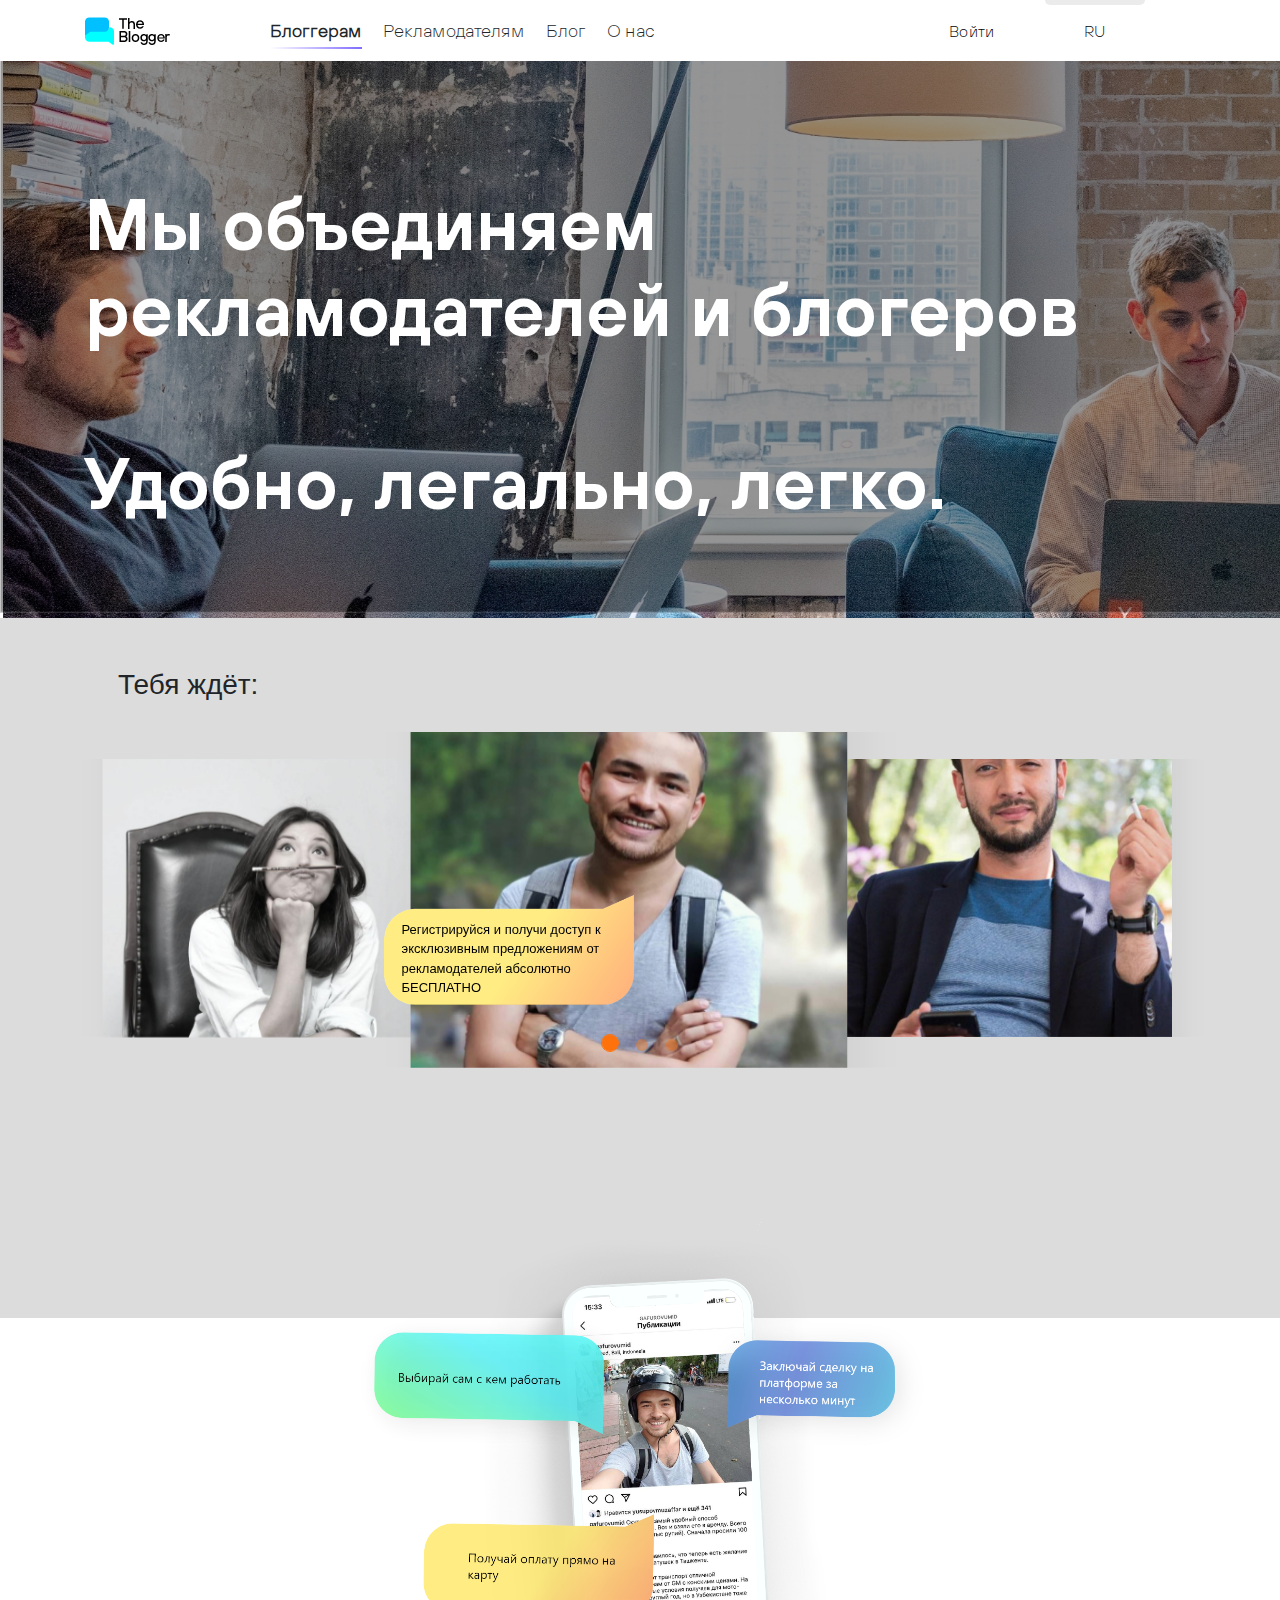
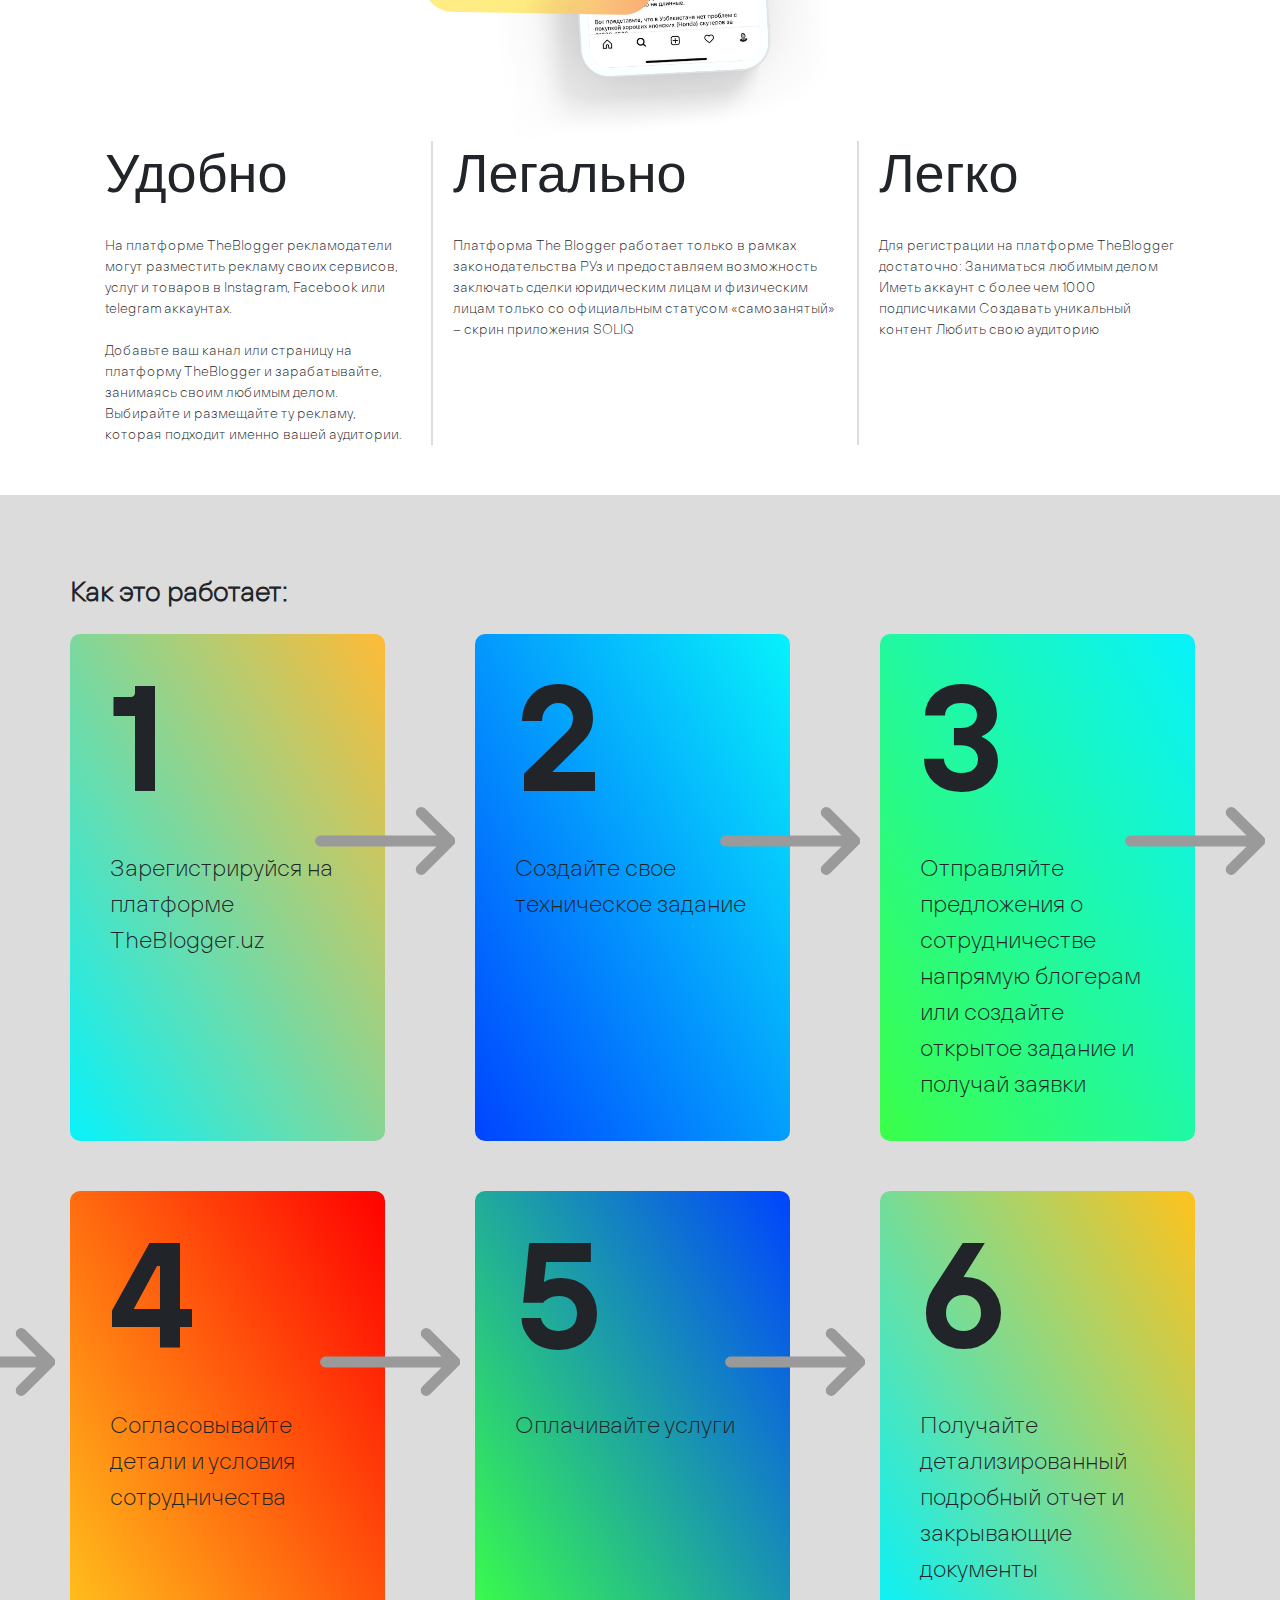
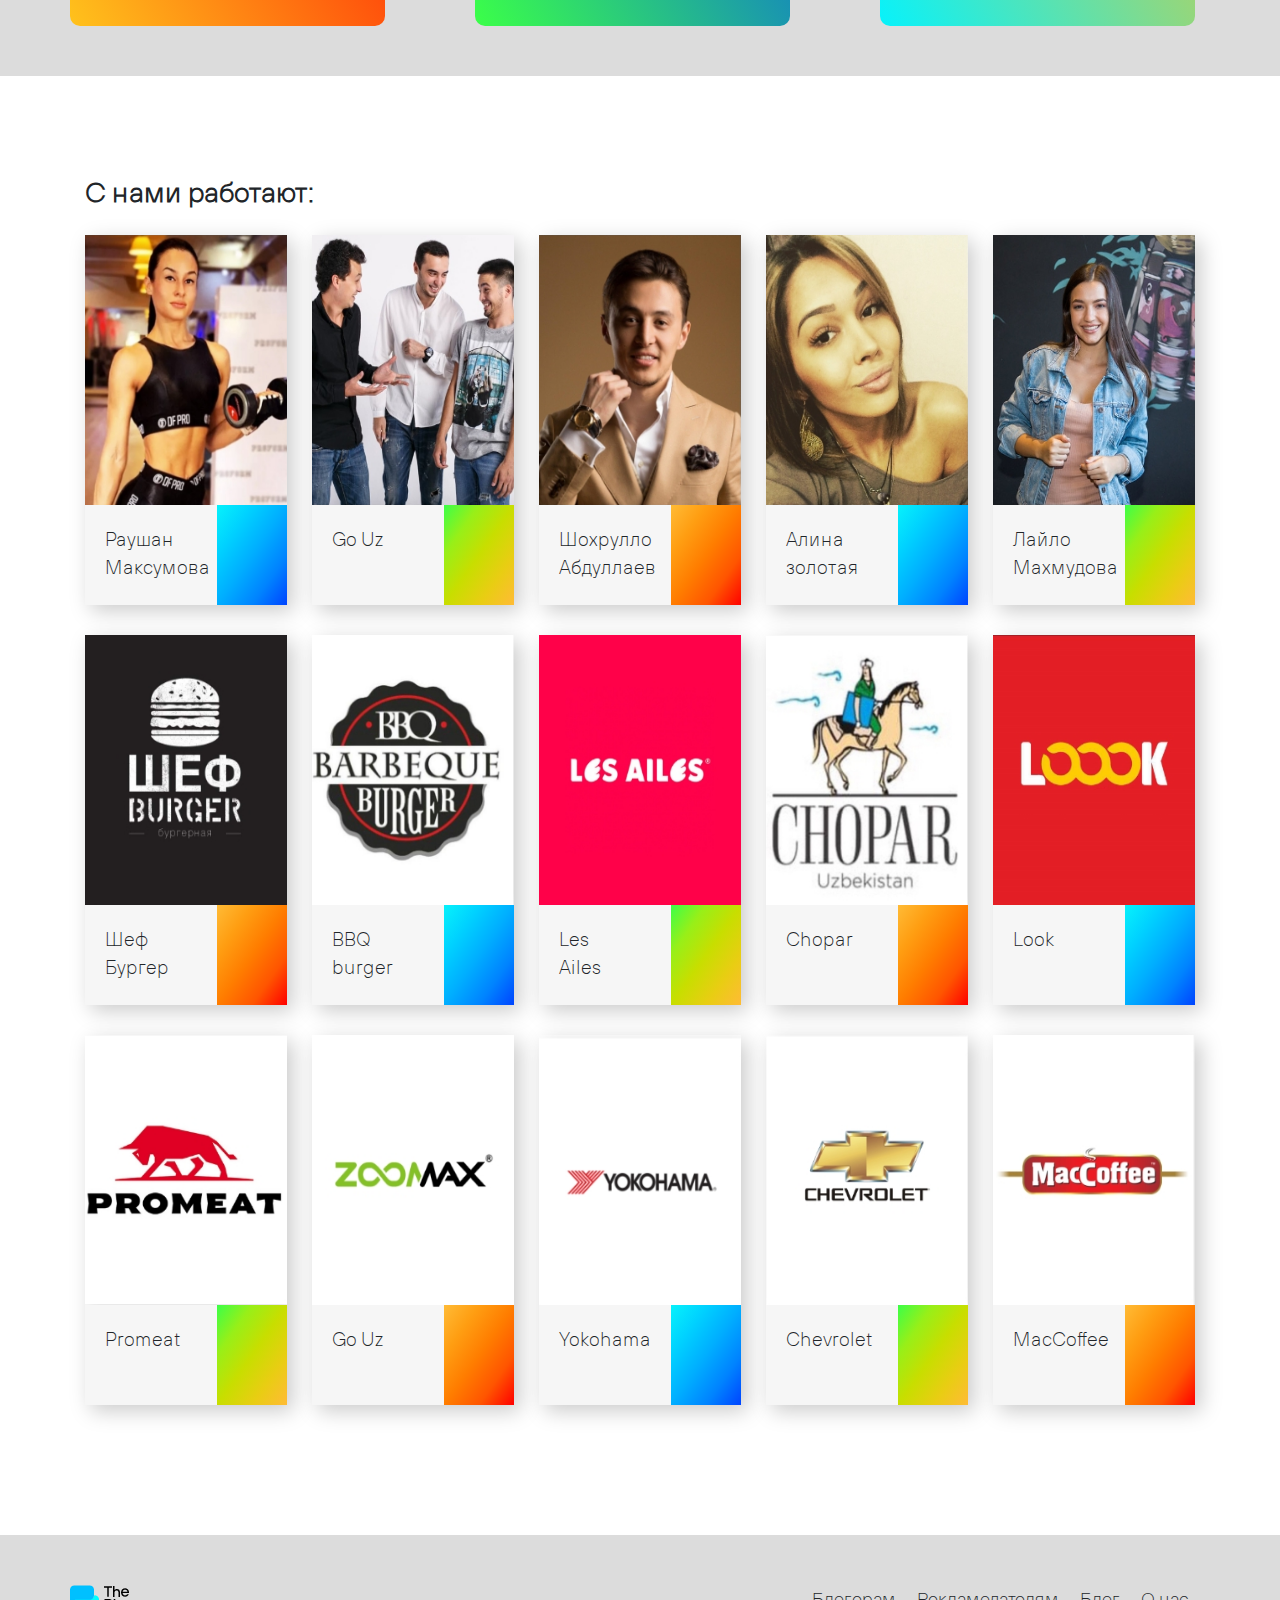
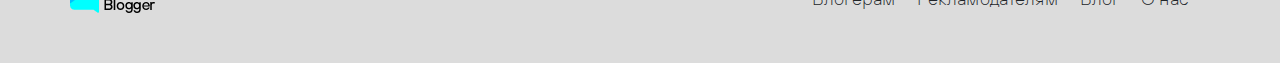
==== index.html @ 215bf275 "github-page init" ====
<!doctype html>
<html lang="en">
<head>
    <meta charset="UTF-8">
    <meta name="viewport"
          content="width=device-width, user-scalable=no, initial-scale=1.0, maximum-scale=1.0, minimum-scale=1.0">
    <meta http-equiv="X-UA-Compatible" content="ie=edge">

    <link rel="stylesheet" href="./styles/bootstrap.min.css">
    <link rel="stylesheet" href="styles/swiper.css">
    <link rel="stylesheet" href="./styles/main.css">

    <title>Document</title>
</head>
<body>
<header class="header">
    <article class="header__heading container">
        <div class="row">
            <div class="col-lg-2 logo-block">
                <a href="./index.html"><img src="./assets/img/logo.png" alt="logo"></a>
                <div class="spacer"></div>
                <button class="button burger" id="burger">
                    <svg xmlns="http://www.w3.org/2000/svg" xmlns:xlink="http://www.w3.org/1999/xlink" version="1.1"  x="0px" y="0px" viewBox="0 0 384.97 384.97" style="enable-background:new 0 0 384.97 384.97;" xml:space="preserve">
                        <g>
	                        <g >
		                        <path d="M12.03,120.303h360.909c6.641,0,12.03-5.39,12.03-12.03c0-6.641-5.39-12.03-12.03-12.03H12.03    c-6.641,0-12.03,5.39-12.03,12.03C0,114.913,5.39,120.303,12.03,120.303z"/>
                                <path d="M372.939,180.455H12.03c-6.641,0-12.03,5.39-12.03,12.03s5.39,12.03,12.03,12.03h360.909c6.641,0,12.03-5.39,12.03-12.03    S379.58,180.455,372.939,180.455z"/>
                            </g>
                        </g>
                    </svg>
                </button>
            </div>
            <div class="col-lg-7">
                <nav class="menu">
                    <ul>
                        <li class="d-flex d-lg-none">
                            <a href="./index.html"><img src="./assets/img/logo.png" alt="logo"></a>
                            <div class="spacer"></div>
                            <svg class="menu-close" xmlns="http://www.w3.org/2000/svg" xmlns:xlink="http://www.w3.org/1999/xlink"
                                 version="1.1" id="Layer_1" x="0px" y="0px" viewBox="0 0 492 492"
                                 style="enable-background:new 0 0 492 492;" xml:space="preserve">
                                <g>
                                    <g>
                                        <path d="M300.188,246L484.14,62.04c5.06-5.064,7.852-11.82,7.86-19.024c0-7.208-2.792-13.972-7.86-19.028L468.02,7.872    c-5.068-5.076-11.824-7.856-19.036-7.856c-7.2,0-13.956,2.78-19.024,7.856L246.008,191.82L62.048,7.872    c-5.06-5.076-11.82-7.856-19.028-7.856c-7.2,0-13.96,2.78-19.02,7.856L7.872,23.988c-10.496,10.496-10.496,27.568,0,38.052    L191.828,246L7.872,429.952c-5.064,5.072-7.852,11.828-7.852,19.032c0,7.204,2.788,13.96,7.852,19.028l16.124,16.116    c5.06,5.072,11.824,7.856,19.02,7.856c7.208,0,13.968-2.784,19.028-7.856l183.96-183.952l183.952,183.952    c5.068,5.072,11.824,7.856,19.024,7.856h0.008c7.204,0,13.96-2.784,19.028-7.856l16.12-16.116    c5.06-5.064,7.852-11.824,7.852-19.028c0-7.204-2.792-13.96-7.852-19.028L300.188,246z"/>
                                    </g>
                                </g>
                            </svg>
                        </li>
                        <li class="d-block d-lg-none">
                            <a href="#" class="button">Войти</a>
                        </li>
                        <li class="active">
                            <a href="#">Блоггерам</a>
                        </li>
                        <li>
                            <a href="./advertiser.html">Рекламодателям</a>
                        </li>
                        <li>
                            <a href="#">Блог</a>
                        </li>
                        <li>
                            <a href="#">О нас</a>
                        </li>
                        <li class="d-flex d-lg-none menu__langs">
                            <a class="active" href="#">RU</a>
                            <a href="#">UZ</a>
                            <a href="#">EN</a>
                        </li>
                    </ul>
                </nav>
            </div>
            <div class="col-lg-3 d-none d-lg-flex buttons">
                <div class="spacer"></div>
                <button id="sign" class="button button--full-height">Войти</button>
                <div class="lang-block button button--full-height">
                    <button id="lang-button" class="button button--full-height">RU</button>
                    <ul id="lang-menu" class="lang-menu">
                        <li><a href="#">RU</a></li>
                        <li><a href="#">UZ</a></li>
                        <li><a href="#">EN</a></li>
                    </ul>
                </div>
            </div>
        </div>
    </article>
</header>
<section class="home-screen">
    <div class="container">
        <div class="home__main row no-gutters">
            <div class="col-lg-12">
                <h1>
                    Мы объединяем
                    рекламодателей и блогеров
                    <br><br>
                    Удобно, легально, легко.
                </h1>
            </div>
        </div>
    </div>
</section>
<section class="slider-screen container">
    <h3 class="ml-lg-5 d-none d-md-block">Тебя ждёт:</h3>
    <section class="swiper-container loading">
        <div class="swiper-wrapper">
            <div class="swiper-slide" style="background-image:url(./assets/img/slider-item_1.png)">
                <img src="https://drive.google.com/uc?export=view&id=0B_koKn2rKOkLbVhsNzdIYmlfN1E" class="entity-img" />
                <div class="content">
                    <img class="dialog" src="./assets/img/dialog.png">
                    <p class="title" data-swiper-parallax="-30%" data-swiper-parallax-scale=".7">Регистрируйся и получи доступ к эксклюзивным предложениям от рекламодателей абсолютно БЕСПЛАТНО
                    </p>
                </div>
            </div>
            <div class="swiper-slide" style="background-image:url(./assets/img/slider-item_2.png)">
                <img src="https://drive.google.com/uc?export=view&id=0B_koKn2rKOkLWTdaX3J5b1VueDg" class="entity-img" />
                <div class="content">
                    <img class="dialog" src="./assets/img/dialog.png">
                    <p class="title" data-swiper-parallax="-30%" data-swiper-parallax-scale=".7">Канал постоянного и легального заработка
                        Без посредников и комиссий.
                    </p>
                </div>
            </div>
            <div class="swiper-slide" style="background-image:url(./assets/img/slider-item_3.png)">
                <img src="https://drive.google.com/uc?export=view&id=0B_koKn2rKOkLRml1b3B6eXVqQ2s" class="entity-img" />
                <div class="content">
                    <img class="dialog" src="./assets/img/dialog.png">
                    <p class="title" data-swiper-parallax="-30%" data-swiper-parallax-scale=".7">Гарантия оплаты и защиты ваших интересов </p>
                </div>
            </div>
        </div>

        <!-- If we need pagination -->
        <div class="swiper-pagination"></div>
        <!-- If we need navigation buttons -->
        <div class="swiper-button-prev swiper-button-white"></div>
        <div class="swiper-button-next swiper-button-white"></div>
    </section>

</section>
<section class="iphone-screen">
    <div class="container">
        <div class="row no-gutters">
            <div class="col-lg-12">
                <img src="./assets/img/iphone.png" alt="iphone">
            </div>
            <div class="text-block col-lg-12">
                <ul>
                    <li>
                        <h4>
                            Удобно
                        </h4>
                        <p>
                            На платформе TheBlogger рекламодатели могут разместить рекламу своих сервисов, услуг и товаров в Instagram, Facebook или telegram аккаунтах.
                            <br><br>
                            Добавьте ваш канал или страницу на платформу TheBlogger и зарабатывайте, занимаясь своим любимым делом. Выбирайте и размещайте ту рекламу, которая подходит именно вашей аудитории.
                        </p>
                    </li>
                    <li>
                        <h4>
                            Легально
                        </h4>
                        <p>
                            Платформа The Blogger работает только в рамках законодательства РУз и предоставляем возможность заключать сделки юридическим лицам и физическим лицам только со официальным статусом «самозанятый» – скрин приложения SOLIQ
                        </p>
                    </li>
                    <li>
                        <h4>
                            Легко
                        </h4>
                        <p>
                            Для регистрации на платформе  TheBlogger достаточно:
                            Заниматься любимым делом
                            Иметь аккаунт с более чем 1000 подписчиками
                            Создавать уникальный контент
                            Любить свою аудиторию</p>
                    </li>
                </ul>
            </div>
        </div>
    </div>
</section>

<section class="how-to-this-work container">
    <div class="row">
        <div class="text-block col-lg-12 col-md-12 col-12">
            <h6>Как это работает:</h6>
            <ul class="steps">
                <li>
                    <p class="steps__heading">1</p>
                    <p class="steps__content">
                        Зарегистрируйся
                        на платформе TheBlogger.uz
                    </p>
                    <svg xmlns="http://www.w3.org/2000/svg" width="140.329" height="67.972" viewBox="0 0 140.329 67.972">
                        <g transform="translate(0 0)">
                            <path id="Контур_33" d="M138.721,30.106l0-.005L110.074,1.6a5.482,5.482,0,0,0-7.734,7.771L121.57,28.5H5.482a5.482,5.482,0,0,0,0,10.963H121.57L102.34,58.6a5.482,5.482,0,0,0,7.734,7.771l28.642-28.5,0-.005A5.486,5.486,0,0,0,138.721,30.106Z" fill="#9a9a9a"/>
                        </g>
                    </svg>
                </li>
                <li>
                    <p class="steps__heading">2</p>
                    <p class="steps__content">
                        Создайте свое техническое задание
                    </p>
                    <svg xmlns="http://www.w3.org/2000/svg" width="140.329" height="67.972" viewBox="0 0 140.329 67.972">
                        <g transform="translate(0 0)">
                            <path id="Контур_33" d="M138.721,30.106l0-.005L110.074,1.6a5.482,5.482,0,0,0-7.734,7.771L121.57,28.5H5.482a5.482,5.482,0,0,0,0,10.963H121.57L102.34,58.6a5.482,5.482,0,0,0,7.734,7.771l28.642-28.5,0-.005A5.486,5.486,0,0,0,138.721,30.106Z" fill="#9a9a9a"/>
                        </g>
                    </svg>
                </li>
                <li>
                    <p class="steps__heading">3</p>
                    <p class="steps__content">
                        Отправляйте предложения о сотрудничестве напрямую блогерам или
                        создайте открытое задание и получай заявки
                    </p>
                    <svg xmlns="http://www.w3.org/2000/svg" width="140.329" height="67.972" viewBox="0 0 140.329 67.972">
                        <g transform="translate(0 0)">
                            <path id="Контур_33" d="M138.721,30.106l0-.005L110.074,1.6a5.482,5.482,0,0,0-7.734,7.771L121.57,28.5H5.482a5.482,5.482,0,0,0,0,10.963H121.57L102.34,58.6a5.482,5.482,0,0,0,7.734,7.771l28.642-28.5,0-.005A5.486,5.486,0,0,0,138.721,30.106Z" fill="#9a9a9a"/>
                        </g>
                    </svg>
                </li>
                <li>
                    <p class="steps__heading">4</p>
                    <p class="steps__content">
                        Согласовывайте детали и условия сотрудничества

                    </p>
                    <svg xmlns="http://www.w3.org/2000/svg" width="140.329" height="67.972" viewBox="0 0 140.329 67.972">
                        <g transform="translate(0 0)">
                            <path id="Контур_33" d="M138.721,30.106l0-.005L110.074,1.6a5.482,5.482,0,0,0-7.734,7.771L121.57,28.5H5.482a5.482,5.482,0,0,0,0,10.963H121.57L102.34,58.6a5.482,5.482,0,0,0,7.734,7.771l28.642-28.5,0-.005A5.486,5.486,0,0,0,138.721,30.106Z" fill="#9a9a9a"/>
                        </g>
                    </svg>
                </li>
                <li>
                    <p class="steps__heading">5</p>
                    <p class="steps__content">
                        Оплачивайте услуги
                    </p>
                    <svg xmlns="http://www.w3.org/2000/svg" width="140.329" height="67.972" viewBox="0 0 140.329 67.972">
                        <g transform="translate(0 0)">
                            <path id="Контур_33" d="M138.721,30.106l0-.005L110.074,1.6a5.482,5.482,0,0,0-7.734,7.771L121.57,28.5H5.482a5.482,5.482,0,0,0,0,10.963H121.57L102.34,58.6a5.482,5.482,0,0,0,7.734,7.771l28.642-28.5,0-.005A5.486,5.486,0,0,0,138.721,30.106Z" fill="#9a9a9a"/>
                        </g>
                    </svg>
                </li>
                <li>
                    <p class="steps__heading">6</p>
                    <p class="steps__content">
                        Получайте детализированный подробный отчет и закрывающие документы
                    </p>
                    <svg xmlns="http://www.w3.org/2000/svg" width="140.329" height="67.972" viewBox="0 0 140.329 67.972">
                        <g transform="translate(0 0)">
                            <path id="Контур_33" d="M138.721,30.106l0-.005L110.074,1.6a5.482,5.482,0,0,0-7.734,7.771L121.57,28.5H5.482a5.482,5.482,0,0,0,0,10.963H121.57L102.34,58.6a5.482,5.482,0,0,0,7.734,7.771l28.642-28.5,0-.005A5.486,5.486,0,0,0,138.721,30.106Z" fill="#9a9a9a"/>
                        </g>
                    </svg>
                </li>
            </ul>
        </div>
    </div>
</section>
<section class="work-with">
    <div class="container">
        <div class="row">
            <div class="text-block col-lg-12 col-md-12 col-12">
                <h6>С нами работают:</h6>
                <ul class="partners-list">
                    <li>
                        <img src="./assets/img/work-with-1.png">
                        <p class="text-content">
                            Раушан <br> Максумова
                            <span class="color"></span>
                        </p>
                    </li>
                    <li>
                        <img src="./assets/img/work-with-2.png">
                        <p class="text-content">
                            Go Uz
                            <span class="color"></span>
                        </p>
                    </li>
                    <li>
                        <img src="./assets/img/work-with-3.png">
                        <p class="text-content">
                            Шохрулло <br>
                            Абдуллаев
                            <span class="color"></span>
                        </p>
                    </li>
                    <li>
                        <img src="./assets/img/work-with-4.png">
                        <p class="text-content">
                            Алина <br>
                            золотая
                            <span class="color"></span>
                        </p>
                    </li>
                    <li>
                        <img src="./assets/img/work-with-5.png">
                        <p class="text-content">
                            Лайло <br>
                            Махмудова
                            <span class="color"></span>
                        </p>
                    </li>
                    <li>
                        <img src="./assets/img/work-with-6.png">
                        <p class="text-content">
                            Шеф <br>
                            Бургер
                            <span class="color"></span>
                        </p>
                    </li>
                    <li>
                        <img src="./assets/img/work-with-7.png">
                        <p class="text-content">
                            BBQ <br>
                            burger
                            <span class="color"></span>
                        </p>
                    </li>
                    <li>
                        <img src="./assets/img/work-with-8.png">
                        <p class="text-content">
                            Les <br>
                            Ailes
                            <span class="color"></span>
                        </p>
                    </li>
                    <li>
                        <img src="./assets/img/work-with-9.png">
                        <p class="text-content">
                            Chopar
                            <span class="color"></span>
                        </p>
                    </li>
                    <li>
                        <img src="./assets/img/work-with-10.png">
                        <p class="text-content">
                            Look
                            <span class="color"></span>
                        </p>
                    </li>
                    <li>
                        <img src="./assets/img/work-with-11.png">
                        <p class="text-content">
                            Promeat
                            <span class="color"></span>
                        </p>
                    </li>
                    <li>
                        <img src="./assets/img/work-with-12.png">
                        <p class="text-content">
                            Go Uz
                            <span class="color"></span>
                        </p>
                    </li>
                    <li>
                        <img src="./assets/img/work-with-13.png">
                        <p class="text-content">
                            Yokohama
                            <span class="color"></span>
                        </p>
                    </li>
                    <li>
                        <img src="./assets/img/work-with-14.png">
                        <p class="text-content">
                            Chevrolet
                            <span class="color"></span>
                        </p>
                    </li>
                    <li>
                        <img src="./assets/img/work-with-15.png">
                        <p class="text-content">
                            MacCoffee
                            <span class="color"></span>
                        </p>
                    </li>
                </ul>
            </div>
        </div>
    </div>
</section>
<footer class="footer container">
    <div class="row">
        <div class="col-12 col-sm-3">
            <img src="./assets/img/logo.png" alt="logo">
        </div>
        <div class="col-12 col-sm-9 d-flex">
            <div class="spacer"></div>
            <ul>
                <li>
                    <a href="#">Блогерам</a>
                </li>
                <li>
                    <a href="#">Рекламодателям</a>
                </li>
                <li>
                    <a href="#">Блог</a>
                </li>
                <li>
                    <a href="#">О нас</a>
                </li>
            </ul>
        </div>
    </div>
</footer>

<script src="scripts/jquery.js"></script>
<script src="scripts/swiper.js"></script>
<script src="scripts/main.js"></script>
</body>
</html>
---- styles/main.css ----
/* Variables */

:root {
    --gray: #ebebeb;
    --dark-grey: #c6c6c6;
    --dark: #3A3A3A;
    --orange: #FF720B;
}

/* Fonts */

@font-face {
    font-family: 'TT Hoves Light';
    src: local('TT Hoves ExtraLight'), local('TT-Hoves-ExtraLight'),
    url('../assets/fonts/TTHoves-ExtraLight.woff2') format('woff2'),
    url('../assets/fonts/TTHoves-ExtraLight.woff') format('woff'),
    url('../assets/fonts/TTHoves-ExtraLight.ttf') format('truetype');
    font-weight: 200;
    font-style: normal;
}
@font-face {
    font-family: 'TT Hoves DemiBold';
    src: local('TT Hoves DemiBold'), local('TT-Hoves-DemiBold'),
    url('../assets/fonts/TTHoves-DemiBold.woff2') format('woff2'),
    url('../assets/fonts/TTHoves-DemiBold.woff') format('woff'),
    url('../assets/fonts/TTHoves-DemiBold.ttf') format('truetype');
    font-weight: 600;
    font-style: normal;
}

/* Base Styles */

a, a:hover {
    color: inherit;
    text-decoration: none;
}
p {
    margin: 0;
}
ul, li {
    display: inline-flex;
    padding: 0;
    margin: 0;
}
button, button:focus {
    background: transparent;
    border: none;
    outline: none;
}
input, input:focus {
    outline: none;
}

/* Component Styles */

body {
    background: gainsboro;
    overflow-x: hidden;
}
.button {
    font-family: "TT Hoves Light", sans-serif;
    padding: 10px 20px;
}
.button--full-height {
    height: 100%;
    padding: 0 30px;
}
.spacer {
    width: auto;
    margin: auto;
}
.bg-grey {
    background-color: var(--gray);
}
.cursor-pointer {
    cursor: pointer;
}
.input {
    background: transparent;
    border-radius: 10px;
    border: 1px solid #c5c5c5;
    padding: 5px 10px;
}

.text-block h6 {
    font-family: "TT Hoves Light", sans-serif;
    font-size: 28px;
    font-weight: bold;
    margin-bottom: 25px;
}
.text-block p {
    font-family: "TT Hoves Light", sans-serif;
    font-size: 20px;
}

/* Layout Styles */

.header {
    position: fixed;
    top: 0;
    z-index: 10;
    width: 100%;
    background: #fff;
}
.header__heading {
    display: flex;
    align-items: stretch;
    min-height: 61px;
    position: relative;
    z-index: 2;
}
.header__heading .row {
    width: 100%;
}
.header__heading .row > div {
    display: flex;
    align-items: center;
}
.menu li {
    font-size: 18px;
    padding-right: 21px;
    font-family: 'TT Hoves Light', sans-serif;
    position: relative;
}
.menu li:after {
    content: '';
    background: rgb(255,255,255);
    background: linear-gradient(90deg, rgba(255,255,255,1) 0%, rgba(126,108,255,1) 100%);
    position: absolute;
    bottom: -5px;
    left: 0;
    width: .01%;
    height: 2px;
}
.menu li:hover, .menu li.active {
    font-weight: bold;
}
.menu li.active:after {
    width: calc(100% - 21px);
}
.header__heading .buttons button:hover {
    background-color: var(--gray);
}
.header__heading .lang-block {
    position: relative;
}
.header__heading .lang-menu {
    position: absolute;
    right: 20px;
    top: 70px;
    display: flex;
    flex-flow: column;
    width: 100px;
    border-radius: 5px;
    text-align: center;
    transform: translate(0, calc(-100% - 65px));
    transition: .3s;
}
.header__heading .lang-menu:before {
    content: "";
    position: absolute;
    left: calc(50% - 5px);
    top: -10px;
    width: 0;
    height: 0;
    border-style: solid;
    border-width: 0 5px 10px 5px;
    border-color: transparent transparent #ebebeb transparent;
}
.header__heading .lang-menu.active {
    transform: translate(0, 0);
    transition: .3s;
}
.header__heading .lang-menu li {
    padding: 5px 10px;
    background: var(--gray);
    transition: .3s;
}
.header__heading .lang-menu li:first-child {
    border-radius: 5px 5px 0 0;
}
.header__heading .lang-menu li:last-child {
    border-radius: 0 0 5px 5px;
}
.header__heading .lang-menu li:hover {
    background-color: var(--dark-grey);
    transition: .3s;
}
.header__heading .lang-menu li a {
    width: 100%;
    cursor: pointer;
}
.header__heading .lang-menu li:not(:last-child) {
    border-bottom: 1px solid #fff;
}
.header__sign-buttons button {
    color: white;
    width: 100%;
    padding: 20px 0;
    font-size: 20px;
}
.header__sign-buttons .row > div {
    opacity: .7;
    transition: .3s;
}
.header__sign-buttons .row > div:hover {
    opacity: 1;
    transition: .3s;
}
.header__sign-buttons .row > div:first-child {
    background: rgb(255,173,52);
    background: linear-gradient(90deg, rgba(255,173,52,1) 0%, rgba(255,68,40,1) 100%);
}
.header__sign-buttons .row > div:last-child {
    background: rgb(28,19,240);
    background: linear-gradient(90deg, rgba(28,19,240,1) 0%, rgba(16,159,252,1) 100%);
}
.header__authorization {
    padding: 15px 0;
    font-family: 'TT Hoves Light', sans-serif;
    background: rgb(255,228,59);
    background: linear-gradient(240deg, rgba(255,228,59,1) 0%, rgba(0,255,255,1) 100%);
}
.header__authorization .row {
    display: flex;
    align-items: center;
}
.header__authorization .input {
    width: 250px;
    margin-left: 60px;
}
.header__authorization .col-12 {
    display: flex;
}
.header__authorization .button {
    background: rgb(28,19,240);
    background: linear-gradient(90deg, rgba(28,19,240,1) 0%, rgba(16,159,252,1) 100%);
    border-radius: 10px;
    color: white;
    padding: 6px 20px;
    margin-left: 10px;
}
.header__authorization form {
    display: flex;
    align-items: center;
}
.header__authorization .dots {
    display: flex;
    align-items: center;
    margin-left: 20px;
}
.header__authorization .dots .dot {
    width: 13px;
    height: 13px;
    background: var(--dark);
    margin-right: 10px;
    border-radius: 50%;
}
.header__authorization .dots .dot.active {
    width: 20px;
    height: 20px;
    background: var(--orange);
}
.footer {
    padding: 50px 0;
}
.footer li {
    font-size: 18px;
    padding-right: 21px;
    font-family: 'TT Hoves Light', sans-serif;
    position: relative;
}
.footer li:hover {
    font-weight: bold;
}
@media(max-width: 992px) {
    .menu {
        transform: translate(-100%, 0);
        position: fixed;
        left: 0;
        bottom: 0;
        top: 0;
        width: 50%;
        padding: 50px;
        background-color: rgb(255 255 255 / 75%);
        -webkit-backdrop-filter: contrast(1) blur(5px);
        backdrop-filter: contrast(1) blur(5px);
        transition: .3s;
    }
    .menu.active {
        transform: translate(0, 0);
        transition: .3s;
    }
    .menu ul {
        flex-flow: column;
        display: flex;
    }
    .menu img {
        width: 150px;
    }
    .menu .menu-close {
        width: 30px;
    }
    .menu ul li {
        padding: 10px 0;
    }
    .menu ul li:nth-child(2) {
        border-bottom: 2px solid #000;
        margin: 20px 0;
    }
    .menu ul li:nth-child(2) .button {
        font-weight: bold;
        padding-left: 0;
        font-size: 22px;
    }
    .menu ul li:nth-child(6) {
        padding-bottom: 20px;
        border-bottom: 2px solid #000;
    }
    .menu .menu__langs {
        display: flex;
    }
    .menu .menu__langs a {
        padding-right: 10px;
    }
    .menu .menu__langs a.active {
        font-family: 'TT Hoves DemiBold', sans-serif;
    }
    .menu li:after {
        height: 4px;
        bottom: 0;
    }
    .header .logo-block {
        padding-top: 6px;
    }
    .header .burger svg {
        width: 30px;
        height: 30px;
        position: relative;
        top: 5px;
    }
}
@media(max-width: 600px) {
    .menu {
        width: 100%;
    }
    .header__sign-buttons button {
        font-size: 16px;
    }
    .header__heading .row {
        margin: 0;
    }
    .footer {
        position: relative;
    }
    .footer .spacer {
        display: none;
    }
    .footer ul {
        flex-flow: column;
        text-align: center;
        width: 100%;
    }
    .footer a {
        display: block;
        width: 100%;
    }
    .footer img {
        position: absolute;
        width: 100px;
        top: -65px;
        left: calc(50% - 65px);
    }
}

/* Pages */

.home-screen {
    max-height: 618px;
    min-height: 618px;
    padding-top: 131px;
    padding-bottom: 100px;
    background: no-repeat url("../assets/img/home-bg.jpg");
    background-size: cover;
    overflow: hidden;
}
.home-screen .home__main {
    padding-top: 50px;
    color: white;
}
.home-screen .home__main h1 {
    font-size: 72px;
    font-family: "TT Hoves DemiBold", sans-serif;
}
@media(max-width: 992px) {
    .home-screen .home__main {
        padding-top: 0;
    }
    .home-screen .home__main h1 {
        font-size: 55px;
    }
    .home-screen {
        min-height: 500px;
    }
}
@media(max-width: 768px) {
    .home-screen .home__main img {
        width: 300px;
    }
}
@media(max-width: 450px) {
    .home-screen .home__main h1 {
        font-size: 36px;
    }
}

.slider-screen {
    padding: 50px 0 250px;
}
.slider-screen .content {
    position: absolute;
    top: auto !important;
    bottom: 70px;
    opacity: 0;
    transition: .3s;
}
.slider-screen .dialog {
    position: absolute;
    width: 250px;
    top: -25px;
}
.slider-screen .title {
    font-size: 13px !important;
    font-weight: normal !important;
    margin-bottom: 0 !important;
    transform: translate3d(0, 0, 0) scale(1) !important;
    margin-left: 18px;
    color: black;
}
.slider-screen .swiper-slide-active .content {
    opacity: 1;
    transition: .3s;
}
@media(max-width: 1200px) {
    .slider-screen .title {
        font-size: 14px !important;
    }
}
@media(max-width: 992px) {
    .slider-screen {
        padding: 50px 0;
    }
    .slider-screen .dialog {
        width: 310px;
    }
    .swiper-slide .content {
        width: 65%;
    }
}
@media(max-width: 768px) {
    .slider-screen {
        width: 100% !important;
        max-width: 100%;
        padding: 50px 0 150px;
    }
}
@media(max-width: 600px) {
    .swiper-slide .content {
        width: 85%;
        left: -70px;
    }
}
@media(max-width: 450px) {
    .slider-screen {
        padding: 50px 0;
    }
    .slider-screen .title {
        font-size: 10px !important;
    }
    .swiper-slide .content {
        width: 95%;
        bottom: 20px;
    }
    .slider-screen .dialog {
        width: 200px;
        top: -25px;
    }
}
@media(max-width: 400px) {
    .slider-screen {
        display: none;
    }
}


.iphone-screen {
    background: white;
}
.iphone-screen .container {
    position: relative;
    height: 100%;
}
.iphone-screen .row {
    height: 100%;
    align-items: center;
}
.iphone-screen .row .col-lg-12:first-child {
    position: static;
}
.iphone-screen img {
    width: 600px;
    display: block;
    margin: -100px auto 0;
}
.iphone-screen .text-block {
    padding-bottom: 50px;
}
.iphone-screen .text-block ul li {
    display: flex;
    flex-flow: column;
    padding-left: 20px;
    border-right: 2px solid #dddddd;
}
.iphone-screen .text-block ul li:last-child {
    border-right: 0;
}
.iphone-screen .text-block ul li h4 {
    font-size: 54px;
    margin-bottom: 30px;
}
.iphone-screen .text-block ul li p {
    font-family: "TT Hoves Light", sans-serif;
    font-size: 14px;
    padding-right: 20px;
}
@media(max-width: 992px) {
    .iphone-screen img {
        width: 400px;
        top: -185px;
        left: calc(50% - 200px);
    }
}
@media(max-width: 768px) {
    .iphone-screen {
        padding: 100px 0 150px;
    }
    .iphone-screen img {
        width: 300px;
        right: 0;
        left: auto;
        top: -205px;
    }
    .iphone-screen .text-block ul {
        flex-flow: column;
    }
    .iphone-screen .text-block ul li {
        border-right: none;
        border-top: 2px solid #dddddd;
        padding: 20px 0;
    }
    .iphone-screen .text-block ul li:nth-child(1) {
        border-top: 0;
    }
}
@media(max-width: 450px) {
    .iphone-screen {
        height: auto;
        padding: 50px 0 0;
    }
    .iphone-screen img {
        width: 100%;
        right: 0;
        top: -70px;
    }
}
.phones-screen {
    height: 400px;
    padding-top: 50px;
    position: relative;
}
.phones-screen .row {
    height: 100%;
    align-items: center;
}
.phones-screen .row .col-lg-6:last-child {
    position: static;
}
.phones-screen img {
    width: 600px;
    position: absolute;
    top: 0;
}
@media(max-width: 992px) {
    .phones-screen {
        padding: 50px 0;
        height: auto;
    }
    .phones-screen img {
        width: 400px;
    }
}
@media(max-width: 768px) {
    .phones-screen {
        padding: 100px 10px;
    }
    .phones-screen img {
        width: 200px;
        top: -90px;
        right: 0;
    }
}
@media(max-width: 400px) {
    .phones-screen {
        padding: 150px 10px 50px;
    }
    .phones-screen img {
        width: 200px;
        right: calc(50% - 100px);
    }
}
.left-image-screen {
    background: white;
    overflow: hidden;
}
.left-image-screen img {
    width: 100%;
}
.left-image-screen .text-block {
    display: flex;
    flex-flow: column;
    justify-content: center;
    max-width: 700px;
    padding-left: 50px;
}
@media(max-width: 768px) {
    .left-image-screen img {
        display: none;
    }
    .left-image-screen .text-block {
        padding-left: 15px;
    }
}
.how-to-this-work {
    padding: 80px 0 0;
}
.how-to-this-work .steps {
    display: flex;
    flex-wrap: wrap;
}
.how-to-this-work li {
    flex-basis: calc(100% / 3 - 65px);
    position: relative;
    display: flex;
    flex-flow: column;
    padding: 40px;
    border-radius: 10px;
    margin-bottom: 50px;
}
.how-to-this-work li svg {
    position: absolute;
    top: calc(50% - 80px);
    left: calc(100% - 70px);
}
.how-to-this-work li .steps__heading {
    font-family: "TT Hoves DemiBold", sans-serif;
    font-size: 150px;
    margin-top: -50px;
}
.how-to-this-work li .steps__content {
    font-family: "TT Hoves Light", sans-serif;
    font-size: 24px;
}
.how-to-this-work li:nth-child(1) {
    background: rgb(255,187,54);
    background: linear-gradient(240deg, rgba(255,187,54,1) 0%, rgba(7,242,251,1) 100%);
}
.how-to-this-work li:nth-child(2) {
    background: rgb(7,242,251);
    background: linear-gradient(240deg, rgba(7,242,251,1) 0%, rgba(0,68,255,1) 100%);
}
.how-to-this-work li:nth-child(3) {
    background: rgb(7,242,251);
    background: linear-gradient(240deg, rgba(7,242,251,1) 0%, rgba(59,255,72,1) 100%);
}
.how-to-this-work li:nth-child(4) {
    background: rgb(255,0,0);
    background: linear-gradient(240deg, rgba(255,0,0,1) 0%, rgba(255,194,28,1) 100%);
}
.how-to-this-work li:nth-child(5) {
    background: rgb(0,68,255);
    background: linear-gradient(240deg, rgba(0,68,255,1) 0%, rgba(59,255,72,1) 100%);
}
.how-to-this-work li:nth-child(6) {
    background: rgb(255,194,28);
    background: linear-gradient(240deg, rgba(255,194,28,1) 0%, rgba(7,242,251,1) 100%);
}
.how-to-this-work li:nth-child(2), .how-to-this-work li:nth-child(5) {
    margin: 0 90px 50px;
}
.how-to-this-work li:nth-child(4) svg, .how-to-this-work li:nth-child(5) svg, .how-to-this-work li:nth-child(6) svg {
    right: calc(100% - -15px);
    left: auto;
}
@media(max-width: 992px) {
    .how-to-this-work li {
        padding: 20px;
    }
    .how-to-this-work li .steps__heading {
        margin-top: -20px;
    }
    .how-to-this-work li .steps__content {
        font-size: 15px;
    }
    .how-to-this-work li svg {
        top: calc(50% - 50px);
        left: calc(100% - 50px);
        width: 100px;
    }
    .how-to-this-work li .steps__heading {
        font-size: 80px;
    }
}
@media(max-width: 768px) {

    .how-to-this-work li {
        flex-basis: calc(100% / 3 - 17px);
    }
    .how-to-this-work li:nth-child(2), .how-to-this-work li:nth-child(5) {
        margin: 0 25px 50px;
    }
    .how-to-this-work li svg {
        display: none;
    }
    .how-to-this-work li .steps__content {
        font-size: 11px;
    }
}
@media(max-width: 450px) {
    .how-to-this-work {
        padding: 20px 15px 0;
    }
    .how-to-this-work .steps {
        justify-content: space-around;
    }
    .how-to-this-work li {
        margin-bottom: 20px !important;
        flex-basis: calc(100% / 2 - 20px);
    }
    .how-to-this-work li:nth-child(2), .how-to-this-work li:nth-child(5) {
        margin: 0;
    }
}
.work-with {
    background-color: white;
    padding: 100px 0;
}
.work-with .partners-list {
    display: flex;
    justify-content: space-between;
    flex-wrap: wrap;
}
.work-with .partners-list > * {
    display: flex;
    flex-flow: column;
    flex-basis: calc(100% / 5 - 20px);
    max-width: calc(100% / 5 - 20px);
    margin-bottom: 30px;
    background-color: #F6F6F6;
    box-shadow: 6px 6px 20px #cbcbcb;
}
.work-with .partners-list > * img {
    height: 270px;
    width: 100%;
}
.work-with .partners-list .text-content {
    height: 100px;
    padding: 20px 70px 20px 20px;
    font-size: 19px;
    font-family: 'TT Hoves Light', sans-serif;
    position: relative;
}
.work-with .partners-list .color {
    position: absolute;
    right: 0;
    top: 0;
    bottom: 0;
    width: 70px;
}
.work-with .partners-list > *:nth-child(3n + 1) .color {
    background-image: linear-gradient(to right bottom, #07f2fb, #00d2ff, #00aeff, #0083ff, #0044ff);
}
.work-with .partners-list > *:nth-child(3n + 2) .color {
    background-image: linear-gradient(to right bottom, #3bff48, #98ef18, #c8de00, #e9cd13, #ffbb36);
}
.work-with .partners-list > *:nth-child(3n + 3) .color {
    background-image: linear-gradient(to right bottom, #ffbb36, #ff9e12, #ff7d00, #ff5500, #ff0000);
}
@media(max-width: 992px) {
    .work-with .partners-list > * {
        flex-basis: calc(100% / 3 - 20px);
        max-width: calc(100% / 3 - 20px);
    }
}
@media(max-width: 768px) {
    .work-with .partners-list > * {
        flex-basis: calc(100% / 2 - 20px);
        max-width: calc(100% / 2 - 20px);
    }
}

@media(max-width: 400px) {
    .work-with {
        padding: 25px 0;
    }
    .work-with .partners-list > * {
        flex-basis: 100%;
        max-width: 100%;
    }
}
/*.bloggers-home-screen {*/
/*    min-height: 100vh;*/
/*    background: no-repeat url(../assets/img/bloggers-bg.png);*/
/*    background-size: cover;*/
/*}*/
/*.result-screen {*/
/*    background: white;*/
/*    padding: 50px 0;*/
/*}*/
/*.result-screen .text-block {*/
/*    margin-bottom: 50px;*/
/*}*/
/*.result-screen ul {*/
/*    position: relative;*/
/*}*/
/*.result-screen ul li {*/
/*    display: flex;*/
/*    align-items: center;*/
/*    height: 100px;*/
/*    width: 250px;*/
/*    text-align: center;*/
/*    font-family: 'TT Hoves DemiBold', sans-serif;*/
/*    font-size: 18px;*/
/*    border-radius: 10px;*/
/*}*/
/*.result-screen ul li.arrow svg {*/
/*    width: 50px;*/
/*}*/
/*.result-screen ul li.arrow {*/
/*    flex-basis: 80px;*/
/*    padding-left: 15px;*/
/*}*/
/*.result-screen ul li p {*/
/*    width: 100%;*/
/*}*/
/*.result-screen ul li:first-child {*/
/*    background: rgb(255,173,52);*/
/*    background: linear-gradient(90deg, rgba(255,173,52,1) 0%, rgba(255,68,40,1) 100%);*/
/*}*/
/*.result-screen ul li:nth-child(3) {*/
/*    background: rgb(28,19,240);*/
/*    background: linear-gradient(90deg, rgba(28,19,240,1) 0%, rgba(16,159,252,1) 100%);*/
/*}*/
/*.result-screen ul li:last-child {*/
/*    background: rgb(240,255,28);*/
/*    background: linear-gradient(240deg, rgba(240,255,28,1) 0%, rgba(7,242,251,1) 100%);*/
/*}*/
/*@media(max-width: 992px) {*/
/*    .result-screen ul {*/
/*        flex-flow: column;*/
/*    }*/
/*    .result-screen ul li.arrow {*/
/*        display: flex;*/
/*        justify-content: center;*/
/*    }*/
/*    .result-screen ul li.arrow svg {*/

/*        transform: rotate(90deg);*/
/*    }*/
/*}*/
/*@media(max-width: 768px) {*/
/*    .result-screen ul {*/
/*        width: 100%;*/
/*        padding: 0 15px;*/
/*    }*/
/*    .result-screen ul li {*/
/*        width: 100%;*/
/*    }*/
/*}*/

.advertisers-home-screen {
    min-height: 100vh;
    background: no-repeat url(../assets/img/advertisers-bg.png);
    background-size: cover;
}
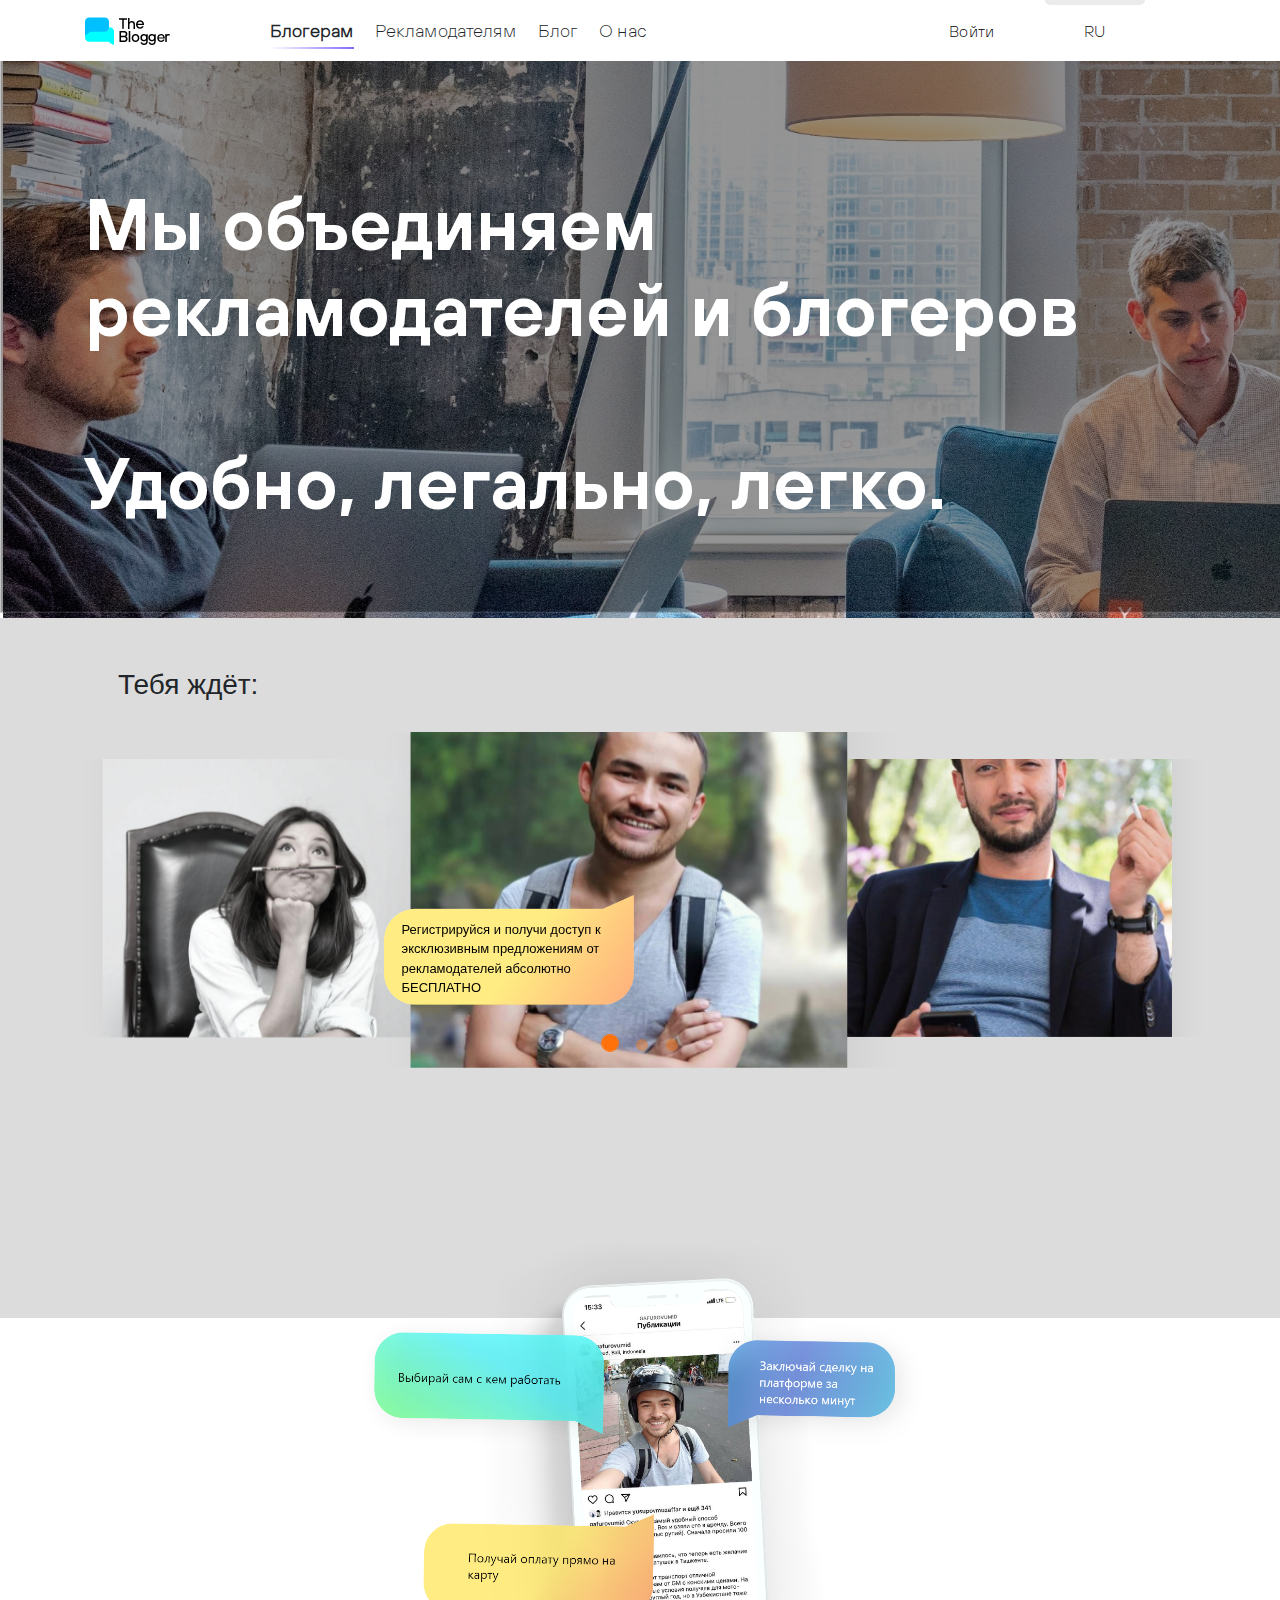
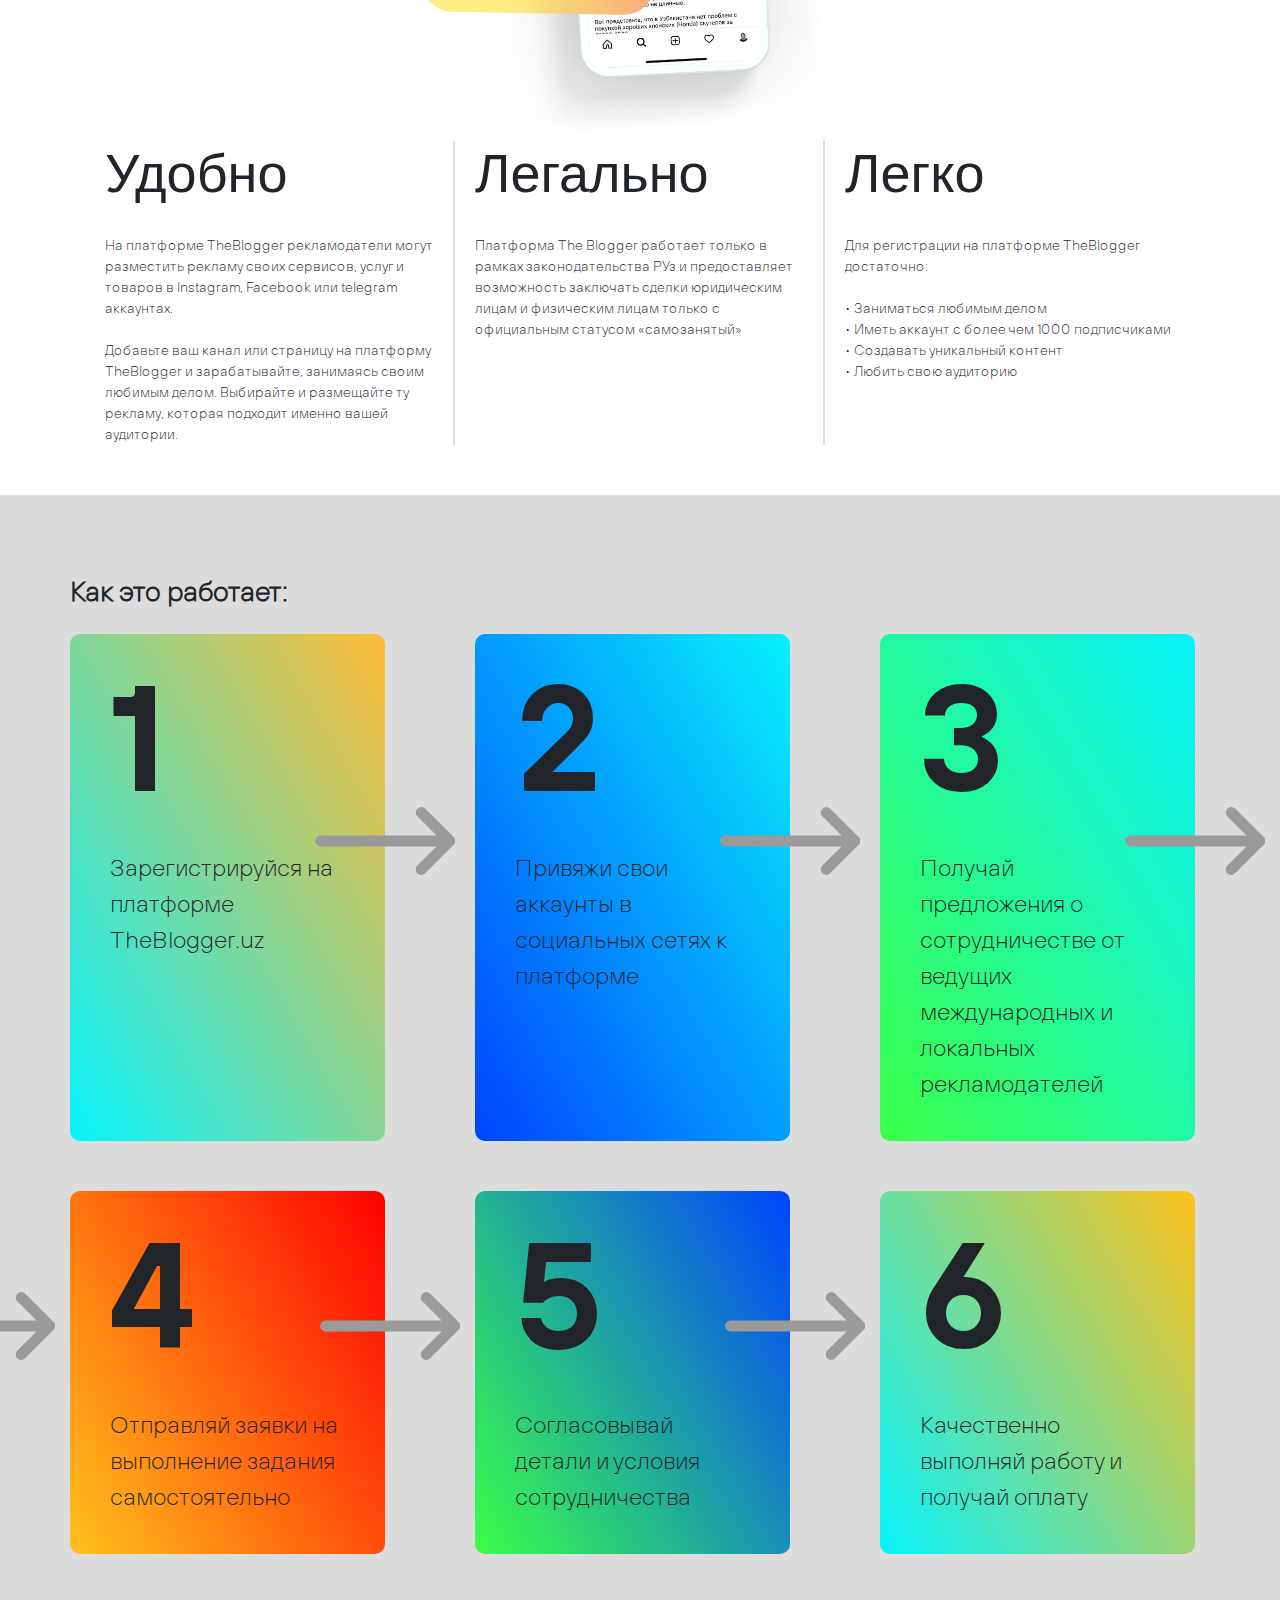
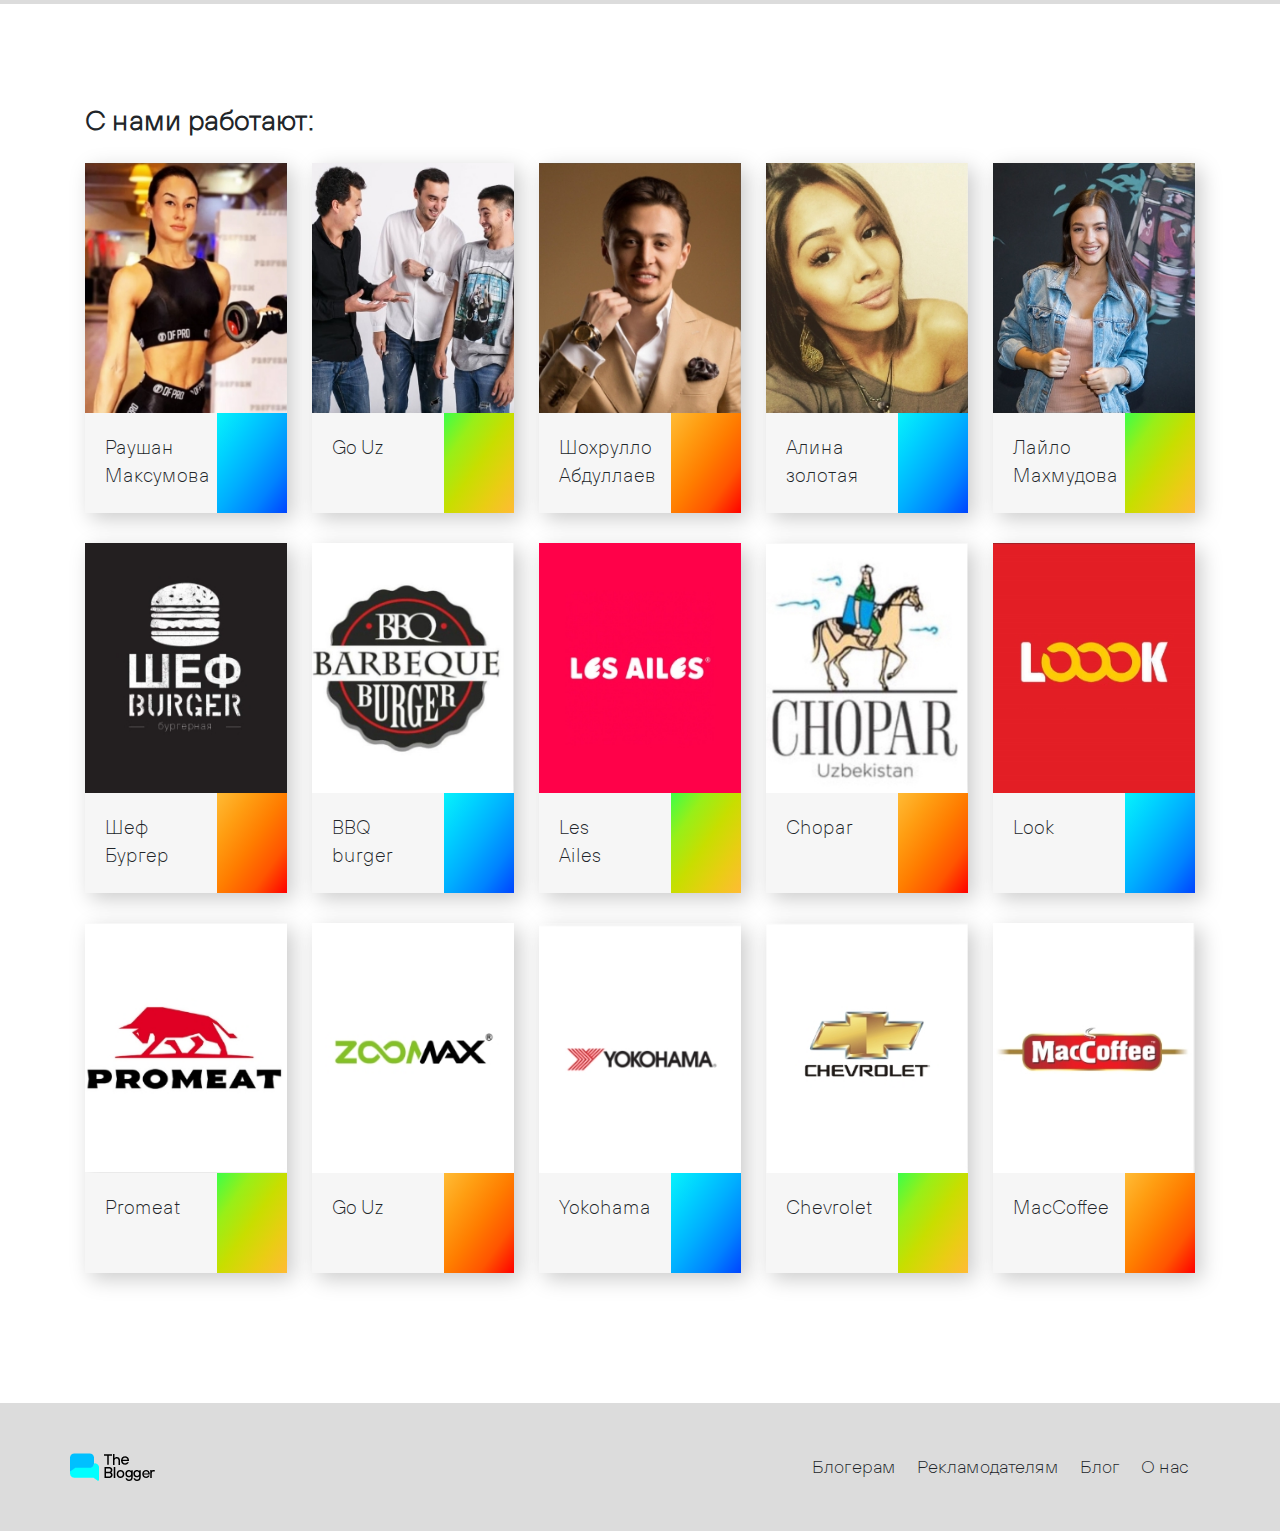
==== commit 367c194b: "Update" ====
--- a/index.html
+++ b/index.html
@@ -50,7 +50,7 @@
                             <a href="#" class="button">Войти</a>
                         </li>
                         <li class="active">
-                            <a href="#">Блоггерам</a>
+                            <a href="#">Блогерам</a>
                         </li>
                         <li>
                             <a href="./advertiser.html">Рекламодателям</a>
@@ -159,7 +159,7 @@
                             Легально
                         </h4>
                         <p>
-                            Платформа The Blogger работает только в рамках законодательства РУз и предоставляем возможность заключать сделки юридическим лицам и физическим лицам только со официальным статусом «самозанятый» – скрин приложения SOLIQ
+                            Платформа The Blogger работает только в рамках законодательства РУз и предоставляет возможность заключать сделки юридическим лицам и физическим лицам только с официальным статусом «самозанятый»
                         </p>
                     </li>
                     <li>
@@ -167,11 +167,12 @@
                             Легко
                         </h4>
                         <p>
-                            Для регистрации на платформе  TheBlogger достаточно:
-                            Заниматься любимым делом
-                            Иметь аккаунт с более чем 1000 подписчиками
-                            Создавать уникальный контент
-                            Любить свою аудиторию</p>
+                            Для регистрации на платформе  TheBlogger достаточно: <br><br>
+                            • Заниматься любимым делом <br>
+                            • Иметь аккаунт с более чем 1000 подписчиками <br>
+                            • Создавать уникальный контент <br>
+                            • Любить свою аудиторию <br>
+                        </p>
                     </li>
                 </ul>
             </div>
@@ -199,7 +200,7 @@
                 <li>
                     <p class="steps__heading">2</p>
                     <p class="steps__content">
-                        Создайте свое техническое задание
+                        Привяжи свои аккаунты в социальных сетях к платформе
                     </p>
                     <svg xmlns="http://www.w3.org/2000/svg" width="140.329" height="67.972" viewBox="0 0 140.329 67.972">
                         <g transform="translate(0 0)">
@@ -210,8 +211,7 @@
                 <li>
                     <p class="steps__heading">3</p>
                     <p class="steps__content">
-                        Отправляйте предложения о сотрудничестве напрямую блогерам или
-                        создайте открытое задание и получай заявки
+                        Получай предложения о сотрудничестве от ведущих международных и локальных рекламодателей
                     </p>
                     <svg xmlns="http://www.w3.org/2000/svg" width="140.329" height="67.972" viewBox="0 0 140.329 67.972">
                         <g transform="translate(0 0)">
@@ -222,8 +222,7 @@
                 <li>
                     <p class="steps__heading">4</p>
                     <p class="steps__content">
-                        Согласовывайте детали и условия сотрудничества
-
+                        Отправляй заявки на выполнение задания самостоятельно
                     </p>
                     <svg xmlns="http://www.w3.org/2000/svg" width="140.329" height="67.972" viewBox="0 0 140.329 67.972">
                         <g transform="translate(0 0)">
@@ -234,7 +233,7 @@
                 <li>
                     <p class="steps__heading">5</p>
                     <p class="steps__content">
-                        Оплачивайте услуги
+                        Согласовывай детали и условия сотрудничества
                     </p>
                     <svg xmlns="http://www.w3.org/2000/svg" width="140.329" height="67.972" viewBox="0 0 140.329 67.972">
                         <g transform="translate(0 0)">
@@ -245,7 +244,7 @@
                 <li>
                     <p class="steps__heading">6</p>
                     <p class="steps__content">
-                        Получайте детализированный подробный отчет и закрывающие документы
+                        Качественно выполняй работу и получай оплату
                     </p>
                     <svg xmlns="http://www.w3.org/2000/svg" width="140.329" height="67.972" viewBox="0 0 140.329 67.972">
                         <g transform="translate(0 0)">
--- a/styles/main.css
+++ b/styles/main.css
@@ -519,6 +519,7 @@
     display: flex;
     flex-flow: column;
     padding-left: 20px;
+    flex-basis: calc(100% / 3);
     border-right: 2px solid #dddddd;
 }
 .iphone-screen .text-block ul li:last-child {
@@ -769,7 +770,7 @@
     box-shadow: 6px 6px 20px #cbcbcb;
 }
 .work-with .partners-list > * img {
-    height: 270px;
+    height: 250px;
     width: 100%;
 }
 .work-with .partners-list .text-content {
@@ -889,6 +890,6 @@
 
 .advertisers-home-screen {
     min-height: 100vh;
-    background: no-repeat url(../assets/img/advertisers-bg.png);
+    background: no-repeat url(../assets/img/advertisers-bg.jpg);
     background-size: cover;
 }